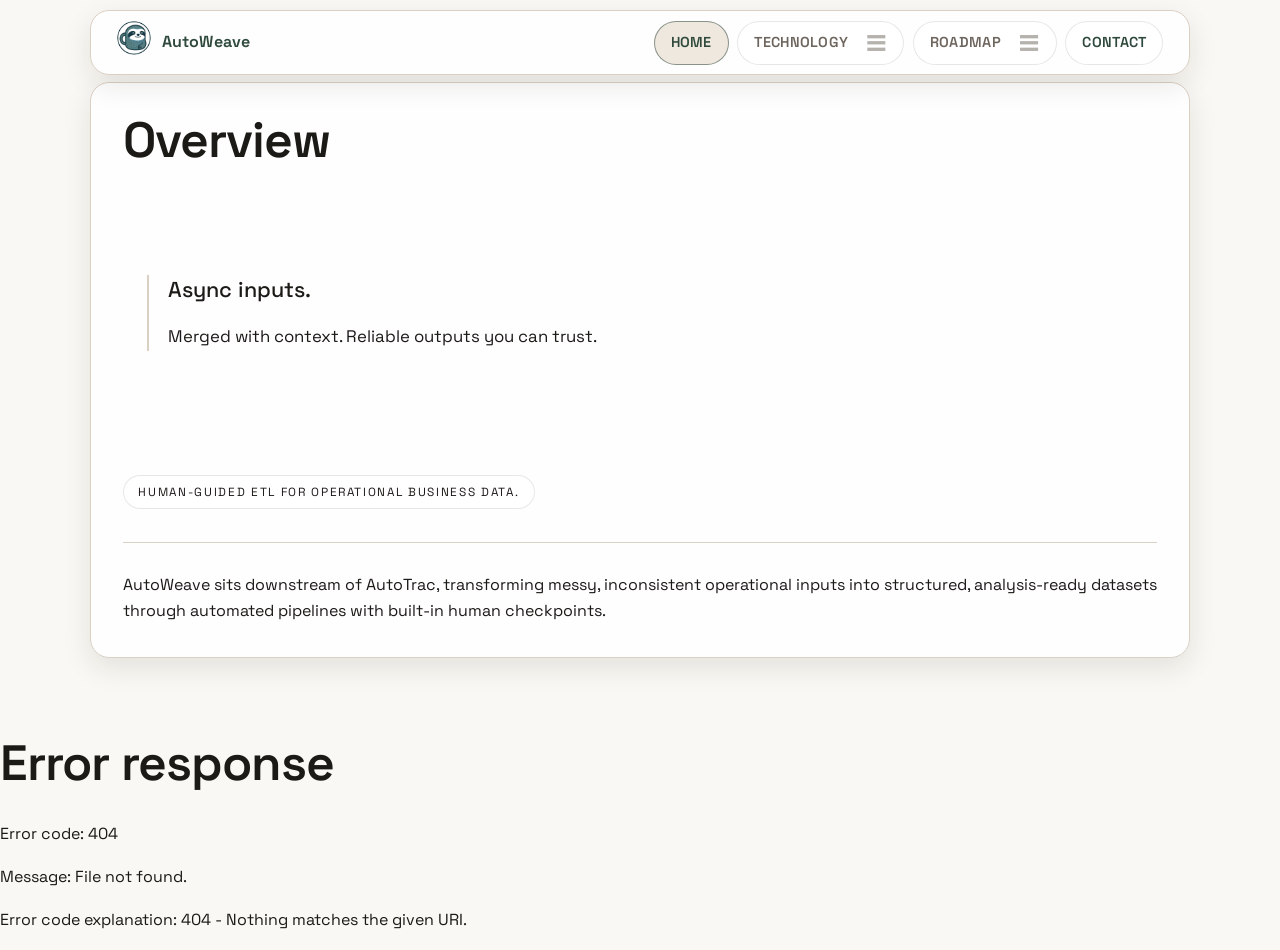
==== index.html @ dceffe09 "logo change" ====
<!DOCTYPE html>
<html lang="en">
<head>
  <meta charset="UTF-8" />
  <meta name="viewport" content="width=device-width, initial-scale=1" />
  <title>AutoWeave — Human-guided ETL</title>
  <meta name="description" content="Human-guided ETL: async threads, merges, and checkpoints for reliable pipelines." />
  <link rel="stylesheet" href="style.css" />

  <link rel="preconnect" href="https://fonts.googleapis.com">
  <link rel="preconnect" href="https://fonts.gstatic.com" crossorigin>
  <link href="https://fonts.googleapis.com/css2?family=Space+Grotesk:wght@400;500;600;700&display=swap" rel="stylesheet">
</head>

<body class="sloths-page">
  <header class="site-header">
    <div class="container nav-container">
      <div class="logo">
        <a href="index.html" aria-label="AutoWeave home">
          <img class="logo-img" src="assets/logo_small.png" alt="AutoWeave logo" />
        </a>
        <span class="logo-text">Auto<span>Weave</span></span>
      </div>

      <nav class="main-nav">
        <a class="nav-link active" href="index.html" target="_blank" rel="noopener">home</a>

        <details class="nav-dropdown">
          <summary class="nav-link" href="page">technology</summary>
          <div class="nav-dropdown-menu" role="menu" aria-label="AutoWeave sections">
            <a class="nav-dropdown-link" href="tech.html#guided" role="menuitem">guided example</a>
            <a class="nav-dropdown-link" href="tech.html#workbench" role="menuitem">interactive workbench</a>
            <a class="nav-dropdown-link" href="tech.html#usecases" role="menuitem">use cases</a>
          </div>
        </details>

        <details class="nav-dropdown">
          <summary class="nav-link" href="page">roadmap</summary>
          <div class="nav-dropdown-menu" role="menu" aria-label="AutoWeave sections">
            <a class="nav-dropdown-link" href="roadmap.html#autoweave" role="menuitem">AutoWeave</a>
            <a class="nav-dropdown-link" href="roadmap.html#productsuite" role="menuitem">Products suite</a>
          </div>
        </details>

        <a class="nav-link" href="https://slothsintel.com/contact.html" target="_blank" rel="noopener">contact</a>
      </nav>

      <button class="nav-toggle" type="button"
              aria-label="Open menu"
              aria-controls="mobile-nav"
              aria-expanded="false">
        <span></span><span></span><span></span>
      </button>

      <div id="mobile-nav" class="mobile-nav" aria-hidden="true">
        <div class="mobile-nav__top">
          <div class="mobile-nav__brand">Auto<span>Weave</span></div>
          <button class="mobile-nav__close" type="button" aria-label="Close menu">✕</button>
        </div>

        <nav class="mobile-nav__menu" aria-label="Mobile navigation">
          <div class="mobile-nav__cta">
            <a class="mobile-btn mobile-btn--primary" href="tech.html#workbench">Try workbench</a>
          </div>

          <a class="mobile-link" href="index.html" target="_blank" rel="noopener">home</a>

          <details class="mobile-acc" open>
            <summary>technology</summary>
            <a href="tech.html#guided">Guided example</a>
            <a href="tech.html#workbench">Interactive workbench</a>
            <a href="tech.html#usecases">Use cases</a>
          </details>

          <details class="mobile-acc">
            <summary>roadmap</summary>
            <a href="roadmap.html#autoweave">AutoWeave</a>
            <a href="roadmap.html#productsuite">Products suite</a>
          </details>

          <a class="mobile-link" href="https://slothsintel.com/contact.html" target="_blank" rel="noopener">Contact</a>

          <p class="mobile-nav__privacy-note">
            Static demo site. Backend + accounts will be added later.
          </p>

          <a class="mobile-link" href="privacy.html">Privacy</a>
          <a class="mobile-link" href="terms.html">Terms</a>
        </nav>
      </div>
    </div>
  </header>

  <main>
    <!-- OVERVIEW -->
    <section id="overview" class="tab-section">
    <div class="container">
        <h1>Overview</h1>
        <div class="spacer-lg"></div>

        <div class="about-quote">
        <p class="quote-lead">Async inputs.</p>
        <p class="quote-body">Merged with context. Reliable outputs you can trust.</p>
        </div>

        <div class="spacer-xl"></div>
        <p class="pill">Human-guided ETL for operational business data.</p>

        <div class="divider"></div>
        <p>
        AutoWeave sits downstream of AutoTrac, transforming messy, inconsistent operational inputs into structured, 
        analysis-ready datasets through automated pipelines with built-in human checkpoints.
        </p>
    </div>
    </section>

  <!-- Footer injection -->
  <div id="site-footer"></div>

  <script>
    fetch("footer.html")
      .then(res => res.text())
      .then(html => {
        document.getElementById("site-footer").innerHTML = html;
        const yearEl = document.getElementById("year");
        if (yearEl) yearEl.textContent = new Date().getFullYear();
      });
  </script>

  <!-- Mobile nav script -->
  <script>
    const toggle = document.querySelector(".nav-toggle");
    const mobileNav = document.getElementById("mobile-nav");
    const closeBtn = document.querySelector(".mobile-nav__close");

    function openNav(){
      mobileNav.classList.add("is-open");
      mobileNav.setAttribute("aria-hidden", "false");
      toggle?.setAttribute("aria-expanded", "true");
      document.body.classList.add("nav-open");
    }

    function closeNav(){
      mobileNav.classList.remove("is-open");
      mobileNav.setAttribute("aria-hidden", "true");
      toggle?.setAttribute("aria-expanded", "false");
      document.body.classList.remove("nav-open");
    }

    toggle?.addEventListener("click", (e) => {
      e.stopPropagation();
      openNav();
    });

    closeBtn?.addEventListener("click", closeNav);

    mobileNav?.querySelectorAll("a").forEach(a => a.addEventListener("click", closeNav));

    document.addEventListener("keydown", (e) => {
      if(e.key === "Escape") closeNav();
    });

    document.addEventListener("click", (e) => {
      if (!mobileNav.classList.contains("is-open")) return;

      const target = e.target;
      if (!(target instanceof Node)) return;

      const clickedInsidePanel = mobileNav.contains(target);
      const clickedToggle = toggle && toggle.contains(target);

      if (!clickedInsidePanel && !clickedToggle) closeNav();
    });
  </script>

  <!-- Keep your existing AutoWeave CSV demo logic -->
  <script src="./script.js"></script>
</body>
</html>
---- style.css ----
/* =========================================================
   Sloths Intel — style.css (tidied + deduplicated)
   0) Reset + Variables
   ========================================================= */

*, *::before, *::after { box-sizing: border-box; }

:root{
  /* Header offset for fixed header (desktop default) */
  --header-offset: 10px;

  /* Softer, more “creamy green” palette */
  --bg: #f2f7f1;
  --surface: #ffffff;
  --text: #0f1f17;
  --muted: #40554b;
  --accent: #2f7d63;
  --accent-soft: #e2f0ea;
  --divider: #d6e2da;
  --radius-lg: 1.2rem;
  --shadow: 0 8px 24px rgba(15,31,23,0.08);
}


/* =========================================================
   1) Base Page Layout
   ========================================================= */

html, body{
  margin: 0;
  padding: 0;
  min-height: 100%;
  overflow-x: hidden;
  font-family: "Space Grotesk", system-ui, sans-serif;
  color: var(--text);
  line-height: 1.65;
  background: var(--bg);
}

/* Reserve space so content never sits under the fixed header */
body{
  padding-top: var(--header-offset);
}

/* Containers */
.container{
  width: 100%;
  max-width: 1100px;
  margin: 0 auto;
  padding: 0 1rem;
}


/* =========================================================
   2) Header (Fixed)
   ========================================================= */

.site-header{
  position: fixed;
  top: 2;
  left: 0;
  right: 0;
  z-index: 1000;
  background: var(--bg);
}

.site-header .container{
  width: 100%;
}


/* =========================================================
   3) Header “Card” + Footer “Card”
   - Shared “card” visual style.
   ========================================================= */

.nav-container,
.site-footer .footer-grid{
  background: rgba(255,255,255,0.90);
  border: 1px solid var(--divider);
  border-radius: var(--radius-lg);
  box-shadow: var(--shadow);
  padding: 0.6rem 1.6rem;
}

.nav-container{
  display: flex;
  justify-content: space-between;
  align-items: center;
  flex-wrap: wrap;
  gap: 1rem;
  position: relative; /* anchor for mobile hamburger positioning */
}


/* =========================================================
   4) Logo
   ========================================================= */

.logo{
  display: flex;
  align-items: center;
  gap: 0.7rem;
}
.logo-img{
  height: 34px;
  width: 34px;
  border-radius: 50%;
}
.logo-text{
  font-weight: 650;
  letter-spacing: 0.01em;
  color: var(--accent);
}
.logo-text span{
  color: inherit;
}


/* =========================================================
   5) Desktop Navigation Pills
   - Premium pill buttons.
   ========================================================= */

.main-nav{
  display: flex;
  flex-wrap: wrap;
  gap: 0.55rem;
}

.nav-link{
  display: inline-flex;
  align-items: center;
  justify-content: center;

  height: 44px;
  padding: 0 16px;

  border-radius: 9999px;
  border: 1px solid rgba(15,31,23,0.10);

  background: rgba(255,255,255,0.92);
  color: var(--muted);

  font-size: 0.9rem;
  font-weight: 600;
  letter-spacing: 0.02em;
  text-transform: uppercase;
  line-height: 1;

  cursor: pointer;
  text-decoration: none;
  white-space: nowrap;
}

.nav-link:hover{
  color: var(--text);
  border-color: rgba(15, 39, 31, 0.35);
}

/* Active: subtle, not neon */
.nav-link.active,
.nav-link[aria-current="page"]{
  border-color: rgba(15, 44, 35, 0.45);
  color: var(--accent);
  background: var(--accent-soft);
}


/* =========================================================
   6) Desktop Dropdown (details/summary)
   - Dropdown caret uses “≡” as you currently have; keep or change later.
   - Menu is a small card.
   ========================================================= */

.nav-dropdown{
  position: relative;
  display: inline-block;
}

.nav-dropdown > summary{
  list-style: none;
}
.nav-dropdown > summary::-webkit-details-marker{
  display: none;
}

/* Caret / icon */
.nav-dropdown > summary::after{
  content: "≡";
  margin-left: 1rem;
  font-size: 2em;
  opacity: 0.5;
  letter-spacing: -0.05em;
}

.nav-dropdown-menu{
  position: absolute;
  top: calc(100% + 10px);
  left: 0;
  min-width: 220px;
  padding: 0.5rem;
  border-radius: 14px;
  background: rgba(255,255,255,0.95);
  border: 1px solid var(--divider);
  box-shadow: 0 12px 28px rgba(4, 8, 6, 0.12);
  z-index: 2000;
}

.nav-dropdown-link{
  display: block;
  padding: 0.55rem 0.75rem;
  border-radius: 10px;
  text-decoration: none;
  color: var(--muted);
  font-size: 0.82rem;
  letter-spacing: 0.08em;
  text-transform: uppercase;
  white-space: nowrap;
}
.nav-dropdown-link:hover{
  background: rgba(47,125,99,0.10);
  color: var(--text);
}

.nav-dropdown:not([open]) .nav-dropdown-menu{
  display: none;
}


/* =========================================================
   7) Typography
   - Removed global “p { max-width: 100% !important; }” which broke layouts.
   - Keep normal paragraph rhythm.
   ========================================================= */

h1, h2, h3{
  color: var(--text);
  margin: 0.5rem 0;
  font-weight: 650;
  letter-spacing: -0.015em;
}
h1{ font-size: clamp(1.9rem, 3.6vw, 2.4rem); }
h2{ font-size: 1.25rem; margin-top: 1.2rem; }

p{ margin: 0.9rem 0; }

a{ color: var(--accent); }
a:hover{ text-decoration: underline; }

.lead{
  margin: 0.45rem 0;
  font-size: clamp(1.8rem, 4vw, 2.35rem);
  line-height: 1.12;
  letter-spacing: -0.02em;
}

/* Pill tagline */
.pill{
  display: inline-block;
  margin-top: 1.1rem;
  border-radius: 9999px;
  border: 1px solid rgba(15,31,23,0.10);
  padding: 0.4rem 0.9rem;
  font-size: 0.74rem;
  text-transform: uppercase;
  letter-spacing: 0.14em;
  color: var(--muted);
  background: rgba(255,255,255,0.92);
}


/* =========================================================
   8) Dividers + Spacers
   ========================================================= */

.divider{
  height: 1px;
  background: var(--divider);
  margin: 1.6rem 0;
}

.sub-divider{
  width: 48px;
  height: 1px;
  background: var(--divider);
  margin: 1.2rem 0;
  opacity: 0.7;
}

.spacer-lg{ height: 2.4rem; }
.spacer-xl{ height: 3.2rem; }


/* =========================================================
   9) About Quote Block (merged)
   ========================================================= */

.about-quote{
  max-width: 720px;
  margin: 3rem 0 3.5rem;
  margin-left: 1.5rem;
  padding-left: 1.2rem;
  border-left: 2px solid var(--divider);
}

.quote-lead{
  font-size: 1.35rem;
  font-weight: 500;
  line-height: 1.4;
  margin: 0 0 0.6rem;
  color: var(--text);
}

.quote-body{
  font-size: 1.05rem;
  line-height: 1.7;
  margin: 0;
  color: var(--muted);
}

.emphasis{
  font-weight: 500;
  color: var(--text);
}


/* =========================================================
   10) Hybrid Diagram
   ========================================================= */

.hybrid-diagram{
  display: block;
  text-align: center;
  max-width: 680px;
  margin: 2.4rem auto 3rem;
  color: var(--muted);
}

.hybrid-diagram svg{
  display: block;
  width: 100%;
  height: auto;
  margin: 0 auto 1rem;
}

.hybrid-diagram img{
  display: block;
  max-width: 100%;
  height: auto;
  margin: 0 auto;
}

/* SVG text via class so we can size it responsively */
.hybrid-center{
  font-size: 14px;
  font-weight: 500;
  fill: currentColor;
}

/* Legend: responsive pills */
.hybrid-legend{
  display: flex;
  flex-wrap: wrap;
  gap: 0.5rem;
  justify-content: center;
  margin: 0.6rem 0 0.9rem;
}

.legend-pill{
  display: inline-flex;
  align-items: center;
  justify-content: center;
  padding: 0.35rem 0.7rem;
  border-radius: 9999px;
  border: 1px solid rgba(15,31,23,0.12);
  background: rgba(255,255,255,0.9);
  color: var(--muted);
  font-size: 0.85rem;
  line-height: 1;
  white-space: nowrap;
}

.diagram-caption{
  font-size: 0.95rem;
  line-height: 1.6;
  text-align: center;
  color: var(--muted);
  margin: 0;
}


/* =========================================================
   11) Anchor/Scroll Offset (single system)
   ========================================================= */

html{
  scroll-padding-top: var(--header-offset);
}

section,
.tab-section,
h1, h2, h3{
  scroll-margin-top: var(--header-offset);
}


/* =========================================================
   12) Figures / Images / Zoom
   - Kept your figure sizing + zoom behaviour.
   ========================================================= */

figure{ margin: 0; }

figure img{
  display: block;
  width: 100%;
  height: auto;
  max-width: 100%;
}

.figure-half{
  max-width: 50%;
  margin: 1.5rem auto;
}

.zoomable img{
  width: 100%;
  cursor: zoom-in;
  transition: transform 0.25s ease;
}

.zoomable img:hover{
  transform: scale(2);
}

.zoomable img:active{
  transform: scale(1.5);
  cursor: zoom-out;
}


/* =========================================================
   13) Footer
   ========================================================= */

.site-footer{
  font-size: 0.74rem;      /* align with nav pills */
  padding: 0.7rem 0 1rem;  /* tighter vertical rhythm */
}

.footer-grid{
  display: flex;
  justify-content: space-between;
  align-items: center;
  gap: 0.6rem;
}

.site-footer .footer-grid{
  gap: 0.6rem;
}

.footer-meta p{
  margin: 0.05rem 0;
  line-height: 1.35;
  font-size: inherit;
}

.footer-links{
  display: flex;
  gap: 0.7rem;
}

.footer-links a{
  font-size: 0.75rem;
  text-decoration: none;
  color: var(--muted);
  line-height: 1.2;
}
.footer-links a:hover{
  color: var(--text);
  text-decoration: underline;
}


/* =========================================================
   14) Page Theme
   ========================================================= */

body.sloths-page{
  --bg: #FAF8F4;
  --surface: #FFFFFF;
  --text: #1C1A17;
  --muted: #6E665E;
  --divider: #D9CFC2;
  --accent: #2F4A3C;
  --accent-soft: #EFE8DF;
  --shadow: 0 10px 28px rgba(28,26,23,0.10);
}

/* top spacing rule  */
body.sloths-page .tab-section:first-of-type{
  margin-top: 0.5rem;
  padding: 4rem 0;
}

/* sloths page main panel */
body.sloths-page main .tab-section{
  padding: 4rem 0;
}

body.sloths-page main .tab-section .container{
  background: rgba(255,255,255,0.88);
  border: 1px solid var(--divider);
  border-radius: var(--radius-lg);
  box-shadow: var(--shadow);
  padding: 1rem 2rem;
}



/* Contact typography */
body.sloths-page h1{
  font-size: clamp(2.2rem, 4.2vw, 3.1rem);
  font-weight: 600;
  letter-spacing: -0.02em;
  margin-top: 0;
}

body.sloths-page p{
  max-width: none;
  margin: 1.05rem 0;
  color: var(--text);
}

body.sloths-page .divider{
  background: var(--divider);
  margin: 1rem 0 1.8rem;
  opacity: 0.95;
}

body.sloths-page a{
  color: var(--accent);
  text-decoration: underline;
  text-decoration-thickness: 1px;
  text-underline-offset: 3px;
}
body.sloths-page a:hover{
  text-decoration-thickness: 2px;
}


/* =========================================================
   15) Contact Form 
   ========================================================= */

.contact-form{
  margin-top: 1.2rem;
  max-width: 720px;
}

.contact-form .form-row{
  display: flex;
  flex-direction: column;
  gap: 0.45rem;
  margin: 0.95rem 0;
}

.contact-form label{
  font-weight: 550;
  color: var(--text);
}

.contact-form input,
.contact-form select,
.contact-form textarea{
  width: 100%;
  padding: 0.75rem 0.9rem;
  border: 1px solid var(--divider);
  border-radius: 12px;
  background: var(--surface);
  color: var(--text);
  font: inherit;
  line-height: 1.4;
  outline: none;

  appearance: none;
  -webkit-appearance: none;
  -moz-appearance: none;
}

.contact-form textarea{
  resize: vertical;
  min-height: 140px;
}

.contact-form input:focus,
.contact-form select:focus,
.contact-form textarea:focus{
  border-color: rgba(47,125,99,0.55);
  box-shadow: 0 0 0 3px rgba(47,125,99,0.16);
}

.contact-form button{
  margin-top: 0.6rem;
  height: 38px;
  padding: 0 16px;
  border-radius: 9999px;
  border: 1px solid rgba(15,31,23,0.12);
  background: rgba(255,255,255,0.92);
  color: var(--muted);
  font: inherit;
  font-size: 0.74rem;
  font-weight: 650;
  letter-spacing: 0.12em;
  text-transform: uppercase;
  cursor: pointer;
  white-space: nowrap;
}

.contact-form button:hover{
  color: var(--text);
  border-color: rgba(47,125,99,0.35);
  transform: translateY(-1px);
}


/* =========================================================
   16) NAV
   ========================================================= */

nav a,
nav a:hover,
nav a:focus,
nav a:active,
nav a.active{
  text-decoration: none !important;
}


/* =========================================================
   17) Small helpers
   ========================================================= */

.work-links{
  font-size: 0.9em;
  opacity: 0.85;
}

.profile-link{
  display: inline-flex;
  flex-direction: column;
  align-items: flex-start;
  gap: 0.4rem;
  text-decoration: none;
}




/* =========================================================
   18) Mobile
   ========================================================= */

@media (max-width: 720px){
  :root{
    --header-offset: 1px;
  }

  /* Hybrid diagram mobile tuning */
  .hybrid-diagram{ margin: 2rem auto 2.4rem; }
  .diagram-caption{ font-size: 0.9rem; text-align: left; }
  .hybrid-legend{ justify-content: flex-start; }
  .legend-pill{ font-size: 0.82rem; }

  /* Contact page mobile spacing */
  body.sloths-page main .tab-section{
    padding: 2rem 0;
  }
  body.sloths-page main .tab-section:first-of-type{
    padding-top: 0.5rem;
    padding: 4rem 0;
  }
  body.sloths-page main .tab-section + .tab-section{
    padding: 4rem 0;
  }
  body.sloths-page main .tab-section .container{
    padding: 0.5rem 1rem;
  }
  body.sloths-page p{
    max-width: 100%;
  }

  /* Desktop dropdown menu width tweak (harmless even if desktop nav hidden) */
  .nav-dropdown-menu{
    left: auto;
    right: 0;
    min-width: 210px;
  }

    /* Headings */
  h1{
    font-size: clamp(1rem, 6vw, 1rem);
    line-height: 1.2;
  }

  h2{
    font-size:90.rem;
    line-height: 1.3;
  }

  h3{
    font-size: 0.9rem;
    line-height: 1.35;
  }

  /* Body text */
  p{
    font-size: 0.8rem;
    line-height: 1.55;
  }

  /* Lead / hero text */
  .lead{
    font-size: 1.45rem;
    line-height: 1.25;
  }

  /* Quote blocks */
  .quote-lead{
    font-size: 1.1rem;
    line-height: 1.4;
  }

  .quote-body{
    font-size: 0.9rem;
  }

  .about-quote{
    margin: 0.2rem 0 0.2rem 0;
  }

  .about-quote p{
    margin: 0.2rem 0 0.2rem 0;
  }

  .about-quote + .pill{
    margin-top: 0.2rem;
  }

  /* Pills / small UI text */
  .pill,
  .legend-pill{
    font-size: 0.7rem;
  }
  .about-pill{
    margin: 0.2rem 0 0.2rem 0;
  }

  .about-pill p{
    margin: 0.2rem 0 0.2rem 0;
  }
}


@media (max-width: 960px){
  .footer-grid{
    flex-direction: column;
    align-items: flex-start;
  }
  .site-footer{
    font-size: 0.6rem;   /* smaller, still readable */
    line-height: 0.8;
  }

  .site-footer p,
  .site-footer a{
    font-size: inherit;
  }
}


/* =========================================================
   19) Mobile Navigation — Hamburger + Panel
   ========================================================= */

/* Hamburger button (mobile only) */
.nav-toggle{
  display: none;
  width: 44px;
  height: 44px;
  border-radius: 12px;
  border: 1px solid rgba(15,31,23,0.14);
  background: rgba(255,255,255,0.92);
  box-shadow: var(--shadow);
  cursor: pointer;

  position: absolute;
  right: 0.6rem;
  top: 0.6rem;
}

.nav-toggle span{
  position: absolute;
  left: 11px;
  right: 11px;
  height: 2px;
  background: var(--muted);
  border-radius: 2px;
}
.nav-toggle span:nth-child(1){ top: 14px; }
.nav-toggle span:nth-child(2){ top: 21px; }
.nav-toggle span:nth-child(3){ top: 28px; }

/* Mobile behaviour: hide desktop nav, show hamburger */
@media (max-width: 960px){
  .main-nav{ display: none !important; }
  .nav-toggle{ display: inline-flex; }
}


/* Panel: floating, not full screen */
.mobile-nav{
  position: fixed;
  top: 0%;
  right: 0%;
  bottom: 0%;
  max-height: 120vh;
  max-width: 300px;
  overflow-y: auto;
  z-index: 3000;

  display: none;
  padding: 16px 16px 18px;

  background: rgba(242,247,241,0.85);
  color: var(--text);
  backdrop-filter: blur(10px);
  -webkit-backdrop-filter: blur(10px);

  border-radius: 22px;
  box-shadow: 0 24px 60px rgba(15,31,23,0.18);
}

.mobile-nav.is-open{ display: block; }
body.nav-open{ overflow: hidden; }

/* Panel top row */
.mobile-nav__top{
  display: flex;
  align-items: center;
  justify-content: space-between;
  gap: 12px;
  margin-bottom: 14px;
}

.mobile-nav__brand{
  color: var(--accent);
  font-weight: 650;
  letter-spacing: 0.02em;
}
.mobile-nav__brand span{
  color: var(--accent);
  opacity: 0.9;
}

.mobile-nav__close{
  width: 44px;
  height: 44px;
  border-radius: 12px;
  border: 1px solid rgba(15,31,23,0.14);
  background: rgba(255,255,255,0.92);
  color: var(--text);
  box-shadow: var(--shadow);
  font-size: 20px;
  cursor: pointer;
}

/* Menu container */
.mobile-nav__menu{
  display: flex;
  flex-direction: column;
  gap: 12px;
  margin-top: 8px;
}

/* Unified button system (top-level + links)
   - Top-level expandable items are <summary>
   - Non-expandable items should use .mobile-link
*/
.mobile-acc > summary,
.mobile-link{
  display: flex;
  align-items: center;
  justify-content: space-between;

  padding: 16px 18px;
  border-radius: 14px;

  background: rgba(255,255,255,0.95);
  border: 1px solid var(--divider);
  box-shadow: var(--shadow);

  color: var(--text);
  font-weight: 600;
  font-size: 0.8rem;
  letter-spacing: 0.12em;
  text-transform: uppercase;

  text-decoration: none;
}

/* Summary: hide default marker */
.mobile-acc > summary{
  list-style: none;
}
.mobile-acc > summary::-webkit-details-marker{
  display: none;
}

/* Chevron only for expandable items */
.mobile-acc > summary::after{
  content: "▾";
  font-size: 1.5rem;   /* arrow size */
  font-weight: 700;
  line-height: 1;
  color: var(--muted);
  margin-left: 10px;
}
.mobile-acc[open] > summary::after{
  content: "▴";
}

/* Sub-items inside open accordion */
.mobile-acc a{
  display: flex;
  align-items: center;
  justify-content: space-between;

  margin-top: 10px;
  padding: 16px 18px;
  border-radius: 14px;

  background: rgba(255,255,255,0.85);
  border: 1px solid rgba(15,31,23,0.12);
  box-shadow: 0 8px 20px rgba(15,31,23,0.06);

  color: var(--text);
  font-size: 0.9rem;
  font-weight: 500;
  letter-spacing: 0.02em;
  text-transform: none;

  text-decoration: none;
}

/* Hover / tap feedback */
.mobile-acc > summary:hover,
.mobile-acc a:hover,
.mobile-link:hover{
  background: var(--accent-soft);
  border-color: rgba(47,125,99,0.35);
}

/* Privacy note inside panel */
.mobile-nav__privacy-note{
  margin: 0.1rem 0 0.1rem;
  font-size: 0.6rem;
  line-height: 1;
  color: var(--muted);
  opacity: 0.9;
}

/* CTA (kept centered, not pinned) */
.mobile-nav__cta{
  margin: 2rem 0 1.2rem;
  display: flex;
  justify-content: center;
}

/* CTA buttons */
.mobile-btn{
  display: flex;
  align-items: center;
  justify-content: center;

  height: 48px;
  border-radius: 18px;
  text-decoration: none;

  font-weight: 450;
  letter-spacing: 0.1em;
  text-transform: uppercase;
  font-size: 0.6rem;
}

.mobile-btn--primary{
  min-width: 78%;
  height: auto;
  padding: 16px 28px;

  font-size: 0.8rem;
  font-weight: 700;
  letter-spacing: 0.2em;

  background: var(--accent);
  color: #ffffff !important;

  box-shadow: 0 12px 28px rgba(15,31,23,0.22);
}

/* Optional outline style if you use a second CTA */
.mobile-btn--outline{
  min-width: 78%;
  height: auto;
  padding: 16px 28px;

  background: rgba(255,255,255,0.92);
  color: var(--accent);
  border: 1px solid rgba(47,125,99,0.35);
}

/* =========================================================
   20) AutoWeave Workbench (Variant A: fixed-height dashboard)
   - Keeps existing palette + card styling.
   - Minimal page scroll; panes scroll internally.
   ========================================================= */

.aw-workbench{
  display: grid;
  grid-template-columns: 6fr 11fr;
  gap: 1rem;
  align-items: stretch;

  /* Fixed-height workbench (app-like) */
  height: clamp(560px, 120vh, 860px);
}

/* Pane uses the same “card” language */
.aw-pane{
  background: rgba(255,255,255,0.90);
  border: 1px solid var(--divider);
  border-radius: var(--radius-lg);
  box-shadow: var(--shadow);
  overflow: hidden; /* keeps inner scroll clean */
  display: flex;
  flex-direction: column;
}

/* Pane header stays visible */
.aw-pane__header{
  padding: 1rem 1.2rem 0.2rem;
  flex: 0 0 auto;
}
.aw-pane__title{
  margin: 0;
  font-size: 1.05rem;
  letter-spacing: -0.01em;
}
.aw-pane__subtitle{
  margin: 0.35rem 0 0.9rem;
  color: var(--muted);
  font-size: 0.92rem;
}

/* Pane body scrolls (always) */
.aw-pane__body{
  padding: 0 1.2rem 1.2rem;
  display: grid;
  gap: 1rem;

  flex: 1 1 auto;
  min-height: 0;        /* IMPORTANT for flex + overflow */
  overflow: auto;
}

/* Card blocks inside panes */
.aw-card{
  background: var(--surface);
  border: 1px solid var(--divider);
  border-radius: 16px;
  padding: 1rem;
}
.aw-card__title{
  margin: 0 0 0.35rem;
  font-size: 0.98rem;
}
.aw-card__desc{
  margin: 0 0 0.8rem;
  color: var(--muted);
  font-size: 0.92rem;
}

.aw-steps{
  margin: 0.2rem 0 0.8rem 1.1rem;
}
.aw-checkpoint__row{
  display: flex;
  flex-wrap: wrap;
  gap: 0.5rem;
}
.aw-checkpoint__note{
  margin: 0.7rem 0 0;
  color: var(--muted);
  font-size: 0.9rem;
}

/* Mobile: stack panes, revert to normal scrolling */
@media (max-width: 960px){
  .aw-workbench{
    grid-template-columns: 1fr;
    height: auto;            /* no fixed height on mobile */
  }
  .aw-pane__body{
    overflow: visible;
    min-height: auto;
  }
}

.aw-workbench, .aw-pane, .aw-pane__body { max-width: 100%; }

/* =========================================================
   END
   ========================================================= */
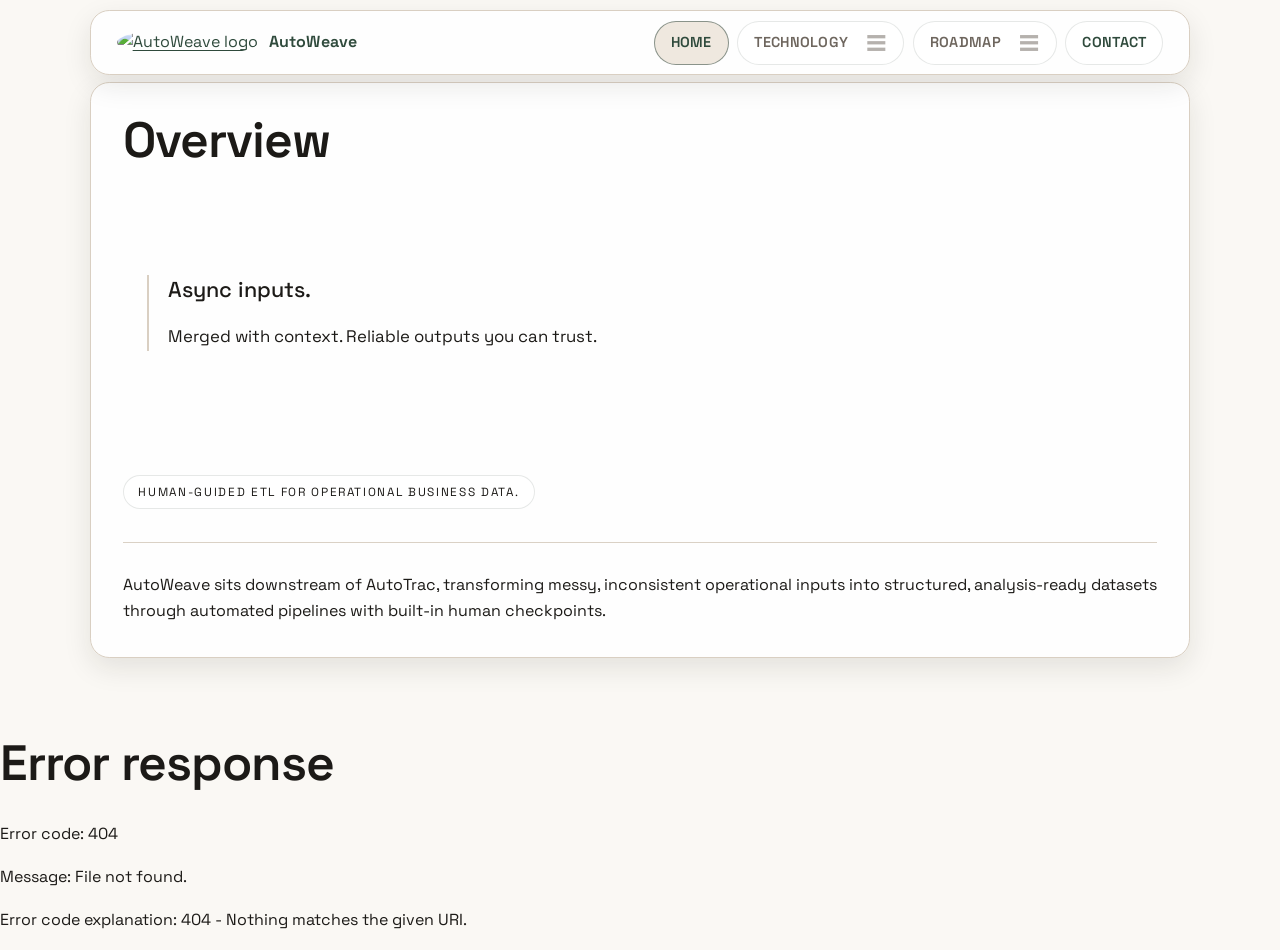
==== commit 7bea7f8d: "app title" ====
--- a/index.html
+++ b/index.html
@@ -2,8 +2,9 @@
 <html lang="en">
 <head>
   <meta charset="UTF-8" />
+  <link rel="icon" type="image/svg+xml" href="assets/logo_small.png" />
   <meta name="viewport" content="width=device-width, initial-scale=1" />
-  <title>AutoWeave — Human-guided ETL</title>
+  <title>AutoWeave-Human-guided ETL</title>
   <meta name="description" content="Human-guided ETL: async threads, merges, and checkpoints for reliable pipelines." />
   <link rel="stylesheet" href="style.css" />
 
@@ -17,7 +18,7 @@
     <div class="container nav-container">
       <div class="logo">
         <a href="index.html" aria-label="AutoWeave home">
-          <img class="logo-img" src="assets/logo_small.png" alt="AutoWeave logo" />
+          <img class="logo-img" src="assets/autoweave.svg" alt="AutoWeave logo" />
         </a>
         <span class="logo-text">Auto<span>Weave</span></span>
       </div>
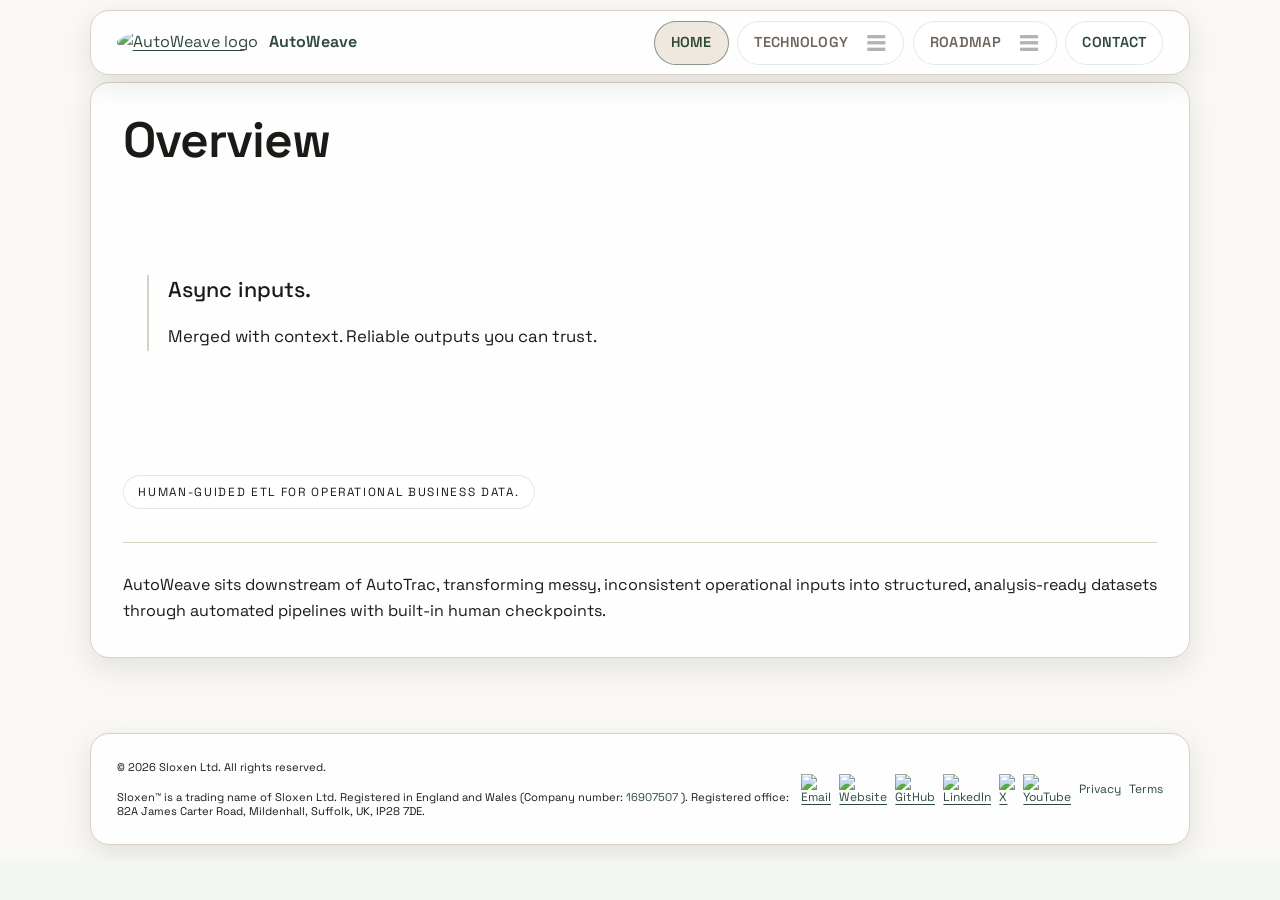
==== commit e0419261: "add hover to top and tidyup js" ====
--- a/index.html
+++ b/index.html
@@ -4,7 +4,7 @@
   <meta charset="UTF-8" />
   <link rel="icon" type="image/svg+xml" href="assets/logo_small.png" />
   <meta name="viewport" content="width=device-width, initial-scale=1" />
-  <title>AutoWeave-Human-guided ETL</title>
+  <title>AutoWeave: human-guided ETL</title>
   <meta name="description" content="Human-guided ETL: async threads, merges, and checkpoints for reliable pipelines." />
   <link rel="stylesheet" href="style.css" />
 
@@ -24,7 +24,7 @@
       </div>
 
       <nav class="main-nav">
-        <a class="nav-link active" href="index.html" target="_blank" rel="noopener">home</a>
+        <a class="nav-link active" href="index.html" rel="noopener">home</a>
 
         <details class="nav-dropdown">
           <summary class="nav-link" href="page">technology</summary>
@@ -43,7 +43,7 @@
           </div>
         </details>
 
-        <a class="nav-link" href="https://slothsintel.com/contact.html" target="_blank" rel="noopener">contact</a>
+        <a class="nav-link" href="https://sloxen.com/contact.html" rel="noopener">contact</a>
       </nav>
 
       <button class="nav-toggle" type="button"
@@ -64,7 +64,7 @@
             <a class="mobile-btn mobile-btn--primary" href="tech.html#workbench">Try workbench</a>
           </div>
 
-          <a class="mobile-link" href="index.html" target="_blank" rel="noopener">home</a>
+          <a class="mobile-link" href="index.html" rel="noopener">home</a>
 
           <details class="mobile-acc" open>
             <summary>technology</summary>
@@ -79,7 +79,7 @@
             <a href="roadmap.html#productsuite">Products suite</a>
           </details>
 
-          <a class="mobile-link" href="https://slothsintel.com/contact.html" target="_blank" rel="noopener">Contact</a>
+          <a class="mobile-link" href="https://sloxen.com/contact.html" rel="noopener">Contact</a>
 
           <p class="mobile-nav__privacy-note">
             Static demo site. Backend + accounts will be added later.
@@ -118,63 +118,17 @@
   <!-- Footer injection -->
   <div id="site-footer"></div>
 
-  <script>
-    fetch("footer.html")
-      .then(res => res.text())
-      .then(html => {
-        document.getElementById("site-footer").innerHTML = html;
-        const yearEl = document.getElementById("year");
-        if (yearEl) yearEl.textContent = new Date().getFullYear();
-      });
-  </script>
+  <button id="backToTop" aria-label="Back to top">
+    <svg width="14" height="14" viewBox="0 0 24 24" fill="none">
+      <path d="M6 14l6-6 6 6"
+            stroke="currentColor"
+            stroke-width="1.8"
+            stroke-linecap="round"
+            stroke-linejoin="round"/>
+    </svg>
+  </button>
 
-  <!-- Mobile nav script -->
-  <script>
-    const toggle = document.querySelector(".nav-toggle");
-    const mobileNav = document.getElementById("mobile-nav");
-    const closeBtn = document.querySelector(".mobile-nav__close");
-
-    function openNav(){
-      mobileNav.classList.add("is-open");
-      mobileNav.setAttribute("aria-hidden", "false");
-      toggle?.setAttribute("aria-expanded", "true");
-      document.body.classList.add("nav-open");
-    }
-
-    function closeNav(){
-      mobileNav.classList.remove("is-open");
-      mobileNav.setAttribute("aria-hidden", "true");
-      toggle?.setAttribute("aria-expanded", "false");
-      document.body.classList.remove("nav-open");
-    }
-
-    toggle?.addEventListener("click", (e) => {
-      e.stopPropagation();
-      openNav();
-    });
-
-    closeBtn?.addEventListener("click", closeNav);
-
-    mobileNav?.querySelectorAll("a").forEach(a => a.addEventListener("click", closeNav));
-
-    document.addEventListener("keydown", (e) => {
-      if(e.key === "Escape") closeNav();
-    });
-
-    document.addEventListener("click", (e) => {
-      if (!mobileNav.classList.contains("is-open")) return;
-
-      const target = e.target;
-      if (!(target instanceof Node)) return;
-
-      const clickedInsidePanel = mobileNav.contains(target);
-      const clickedToggle = toggle && toggle.contains(target);
-
-      if (!clickedInsidePanel && !clickedToggle) closeNav();
-    });
-  </script>
-
-  <!-- Keep your existing AutoWeave CSV demo logic -->
-  <script src="./script.js"></script>
+  <script src="autoweave_wb.js"></script>
+  <script src="main.js"></script>
 </body>
 </html>
--- a/style.css
+++ b/style.css
@@ -1,5 +1,5 @@
 /* =========================================================
-   Sloths Intel — style.css (tidied + deduplicated)
+   Sloxen - style.css (tidied + deduplicated)
    0) Reset + Variables
    ========================================================= */
 
@@ -258,7 +258,7 @@
 /* Pill tagline */
 .pill{
   display: inline-block;
-  margin-top: 1.1rem;
+  margin-top: 0rem;
   border-radius: 9999px;
   border: 1px solid rgba(15,31,23,0.10);
   padding: 0.4rem 0.9rem;
@@ -389,6 +389,103 @@
   margin: 0;
 }
 
+.process-flow {
+  display: flex;
+  gap: 1.5rem;
+  overflow-x: auto;
+  padding: 1rem 0;
+  margin: 1rem 0;
+}
+
+.step {
+  flex: 0 0 auto;
+  min-width: 140px;
+  text-align: center;
+  position: relative;
+}
+
+.step-number {
+  width: 36px;
+  height: 36px;
+  margin: 0 auto 0.5rem;
+  border-radius: 50%;
+  background: #1b6b02;
+  color: white;
+  display: flex;
+  align-items: center;
+  justify-content: center;
+  font-weight: 600;
+}
+
+.step p {
+  font-size: 0.9rem;
+  color: #1b6b02;
+}
+
+/* optional connecting line */
+.step:not(:last-child)::after {
+  content: "";
+  position: absolute;
+  top: 18px;
+  right: -0.75rem;
+  width: 1.5rem;
+  height: 2px;
+  background: #e5e7eb;
+}
+
+.pricing-grid {
+  display: grid;
+  grid-template-columns: repeat(3, 1fr);
+  gap: 1rem;
+  margin: 1.5rem 0;
+}
+
+.pricing-card {
+  border-radius: 18px;
+  padding: 1.25rem;
+  background: #EEF5FA;
+  border: 1px solid #D6E6F2;
+  transition: transform 0.2s ease, box-shadow 0.2s ease;
+}
+
+.pricing-card:nth-child(1) {
+  background: #F0F7FC;
+  border-color: #2C7FB8;
+}
+
+.pricing-card:nth-child(2) {
+  background: #F2F8FC;
+  border-color: #CFE3F1;
+}
+
+.pricing-card:nth-child(3) {
+  background: #F6FAFD;
+  border-color: #DDEBF5;
+}
+
+.pricing-card:hover {
+  transform: translateY(-10px);
+  box-shadow: 0 8px 24px rgba(0, 0, 0, 0.08);
+}
+
+.pricing-tag {
+  font-size: 0.8rem;
+  font-weight: 800;
+  letter-spacing: 0.08em;
+  text-transform: uppercase;
+  color: #2C7FB8;
+}
+
+.pricing-note {
+  margin-top: 1rem;
+  font-size: 0.9rem;
+  color: #6b7280;
+}
+
+.pricing-card p {
+  color: #374151;
+}
+
 
 /* =========================================================
    11) Anchor/Scroll Offset (single system)
@@ -424,28 +521,140 @@
   margin: 1.5rem auto;
 }
 
-.zoomable img{
-  width: 100%;
+.figure-half figcaption {
+  display: block;
+  width: min(90vw, 1036px);
+  margin-top: 0.75rem;
+  margin-left: 50%;
+  transform: translateX(-50%);
+  text-align: left;
+  position: relative;
+  z-index: 1;
+}
+
+.zoomable img {
+  position: relative;
+  z-index: 2;
   cursor: zoom-in;
   transition: transform 0.25s ease;
-}
-
-.zoomable img:hover{
+  transform-origin: center top;
+}
+
+.zoomable img:hover {
   transform: scale(2);
-}
-
-.zoomable img:active{
+  z-index: 10;
+}
+
+.zoomable img:active {
   transform: scale(1.5);
+  z-index: 10;
   cursor: zoom-out;
 }
 
+.plot-carousel {
+  position: relative;
+  display: flex;
+  align-items: center;
+}
+
+.plot-nav {
+  position: absolute;
+  top: 50%;
+  transform: translateY(-50%);
+  z-index: 2;
+
+  width: 36px;
+  height: 36px;
+  border-radius: 50%;
+  border: none;
+
+  background: rgba(255,255,255,0.9);
+  box-shadow: 0 2px 6px rgba(0,0,0,0.15);
+  cursor: pointer;
+  font-size: 20px;
+}
+
+.plot-nav.left {
+  left: -10px;
+}
+
+.plot-nav.right {
+  right: -10px;
+}
+
+.plot-nav:hover {
+  background: white;
+}
+
+.product-plot-strip {
+  display: flex;
+  gap: 1rem;
+  overflow-x: auto;
+  overflow-y: hidden;
+  scroll-snap-type: x mandatory;
+  padding: 0.75rem 0 1rem;
+  margin: 1rem 0 1.25rem;
+  max-width: 100%;
+}
+
+.product-plot-strip img {
+  flex: 0 0 auto;
+  height: 520px;
+  width: auto;
+  border-radius: 14px;
+  border: 1px solid #e5e7eb;
+  scroll-snap-align: start;
+  background: #fff;
+  object-fit: cover;
+}
+
+.product-plot-strip::-webkit-scrollbar {
+  height: 8px;
+}
+
+.product-plot-strip::-webkit-scrollbar-thumb {
+  background: #cbd5e1;
+  border-radius: 999px;
+}
+
+.product-plot-strip-wide {
+  display: flex;
+  gap: 1rem;
+  overflow-x: auto;
+  overflow-y: hidden;
+  scroll-snap-type: x mandatory;
+  padding: 0.75rem 0 1rem;
+  margin: 1rem 0 1.25rem;
+  max-width: 100%;
+}
+
+.product-plot-strip-wide img {
+  flex: 0 0 auto;
+  height: 200px;
+  width: auto;
+  border-radius: 14px;
+  border: 1px solid #e5e7eb;
+  scroll-snap-align: start;
+  background: #fff;
+  object-fit: cover;
+}
+
+.product-plot-strip-wide::-webkit-scrollbar {
+  height: 8px;
+}
+
+.product-plot-strip-wide::-webkit-scrollbar-thumb {
+  background: #cbd5e1;
+  border-radius: 999px;
+}
+
 
 /* =========================================================
    13) Footer
    ========================================================= */
 
 .site-footer{
-  font-size: 0.74rem;      /* align with nav pills */
+  font-size: 0.7rem;      /* align with nav pills */
   padding: 0.7rem 0 1rem;  /* tighter vertical rhythm */
 }
 
@@ -462,13 +671,8 @@
 
 .footer-meta p{
   margin: 0.05rem 0;
-  line-height: 1.35;
+  line-height: 1.2;
   font-size: inherit;
-}
-
-.footer-links{
-  display: flex;
-  gap: 0.7rem;
 }
 
 .footer-links a{
@@ -482,6 +686,12 @@
   text-decoration: underline;
 }
 
+.footer-links {
+  display: flex;
+  align-items: center;
+  gap: 0.5rem;
+  flex-wrap: nowrap;
+}
 
 /* =========================================================
    14) Page Theme
@@ -502,6 +712,10 @@
 body.sloths-page .tab-section:first-of-type{
   margin-top: 0.5rem;
   padding: 4rem 0;
+}
+
+body.sloths-page main .tab-section + .tab-section{
+  margin-top: -4rem;
 }
 
 /* sloths page main panel */
@@ -637,6 +851,34 @@
   text-decoration: none !important;
 }
 
+#backToTop {
+  position: fixed;
+  bottom: 20px;
+  right: 20px;
+
+  padding: 8px 14px;
+  border-radius: 999px;
+
+  border: 1px solid rgba(15,31,23,0.15);
+  background: rgba(255,255,255,0.75);
+  backdrop-filter: blur(6px);
+
+  font-size: 14px;
+  font-weight: 500;
+  color: rgba(15,31,23,0.85);
+
+  cursor: pointer;
+  display: none;
+
+  transition: all 0.2s ease;
+  z-index: 1000;
+}
+
+#backToTop:hover {
+  background: rgba(15,31,23,0.06);
+  border-color: rgba(15,31,23,0.25);
+  transform: translateY(-2px);
+}
 
 /* =========================================================
    17) Small helpers
@@ -674,16 +916,17 @@
   .legend-pill{ font-size: 0.82rem; }
 
   /* Contact page mobile spacing */
+
+  body.sloths-page main .tab-section:first-of-type{
+    padding-top: 4rem;
+    padding: 4rem 0;
+  }
+  body.sloths-page main .tab-section + .tab-section{
+    padding: -2rem 0;
+  }
   body.sloths-page main .tab-section{
-    padding: 2rem 0;
-  }
-  body.sloths-page main .tab-section:first-of-type{
-    padding-top: 0.5rem;
     padding: 4rem 0;
-  }
-  body.sloths-page main .tab-section + .tab-section{
-    padding: 4rem 0;
-  }
+  }  
   body.sloths-page main .tab-section .container{
     padding: 0.5rem 1rem;
   }
@@ -779,9 +1022,17 @@
   }
 }
 
-
-/* =========================================================
-   19) Mobile Navigation — Hamburger + Panel
+@media (max-width: 720px){
+  .figure-half figcaption {
+    width: calc(100vw - 3rem);
+    max-width: none;
+    position: relative;
+  }
+}
+
+
+/* =========================================================
+   19) Mobile Navigation - Hamburger + Panel
    ========================================================= */
 
 /* Hamburger button (mobile only) */
@@ -1020,104 +1271,20 @@
   border: 1px solid rgba(47,125,99,0.35);
 }
 
-/* =========================================================
-   20) AutoWeave Workbench (Variant A: fixed-height dashboard)
-   - Keeps existing palette + card styling.
-   - Minimal page scroll; panes scroll internally.
-   ========================================================= */
-
-.aw-workbench{
-  display: grid;
-  grid-template-columns: 6fr 11fr;
-  gap: 1rem;
-  align-items: stretch;
-
-  /* Fixed-height workbench (app-like) */
-  height: clamp(560px, 120vh, 860px);
-}
-
-/* Pane uses the same “card” language */
-.aw-pane{
-  background: rgba(255,255,255,0.90);
-  border: 1px solid var(--divider);
-  border-radius: var(--radius-lg);
-  box-shadow: var(--shadow);
-  overflow: hidden; /* keeps inner scroll clean */
-  display: flex;
-  flex-direction: column;
-}
-
-/* Pane header stays visible */
-.aw-pane__header{
-  padding: 1rem 1.2rem 0.2rem;
-  flex: 0 0 auto;
-}
-.aw-pane__title{
-  margin: 0;
-  font-size: 1.05rem;
-  letter-spacing: -0.01em;
-}
-.aw-pane__subtitle{
-  margin: 0.35rem 0 0.9rem;
-  color: var(--muted);
-  font-size: 0.92rem;
-}
-
-/* Pane body scrolls (always) */
-.aw-pane__body{
-  padding: 0 1.2rem 1.2rem;
-  display: grid;
-  gap: 1rem;
-
-  flex: 1 1 auto;
-  min-height: 0;        /* IMPORTANT for flex + overflow */
-  overflow: auto;
-}
-
-/* Card blocks inside panes */
-.aw-card{
-  background: var(--surface);
-  border: 1px solid var(--divider);
-  border-radius: 16px;
-  padding: 1rem;
-}
-.aw-card__title{
-  margin: 0 0 0.35rem;
-  font-size: 0.98rem;
-}
-.aw-card__desc{
-  margin: 0 0 0.8rem;
-  color: var(--muted);
-  font-size: 0.92rem;
-}
-
-.aw-steps{
-  margin: 0.2rem 0 0.8rem 1.1rem;
-}
-.aw-checkpoint__row{
-  display: flex;
-  flex-wrap: wrap;
-  gap: 0.5rem;
-}
-.aw-checkpoint__note{
-  margin: 0.7rem 0 0;
-  color: var(--muted);
-  font-size: 0.9rem;
-}
-
-/* Mobile: stack panes, revert to normal scrolling */
-@media (max-width: 960px){
-  .aw-workbench{
+@media (max-width: 640px) {
+  .product-plot-strip img {
+    width: 88vw;
+    max-width: 320px;
+    height: auto;
+    margin: 0 auto;
+  }
+}
+
+@media (max-width: 760px) {
+  .pricing-grid {
     grid-template-columns: 1fr;
-    height: auto;            /* no fixed height on mobile */
-  }
-  .aw-pane__body{
-    overflow: visible;
-    min-height: auto;
-  }
-}
-
-.aw-workbench, .aw-pane, .aw-pane__body { max-width: 100%; }
+  }
+}
 
 /* =========================================================
    END
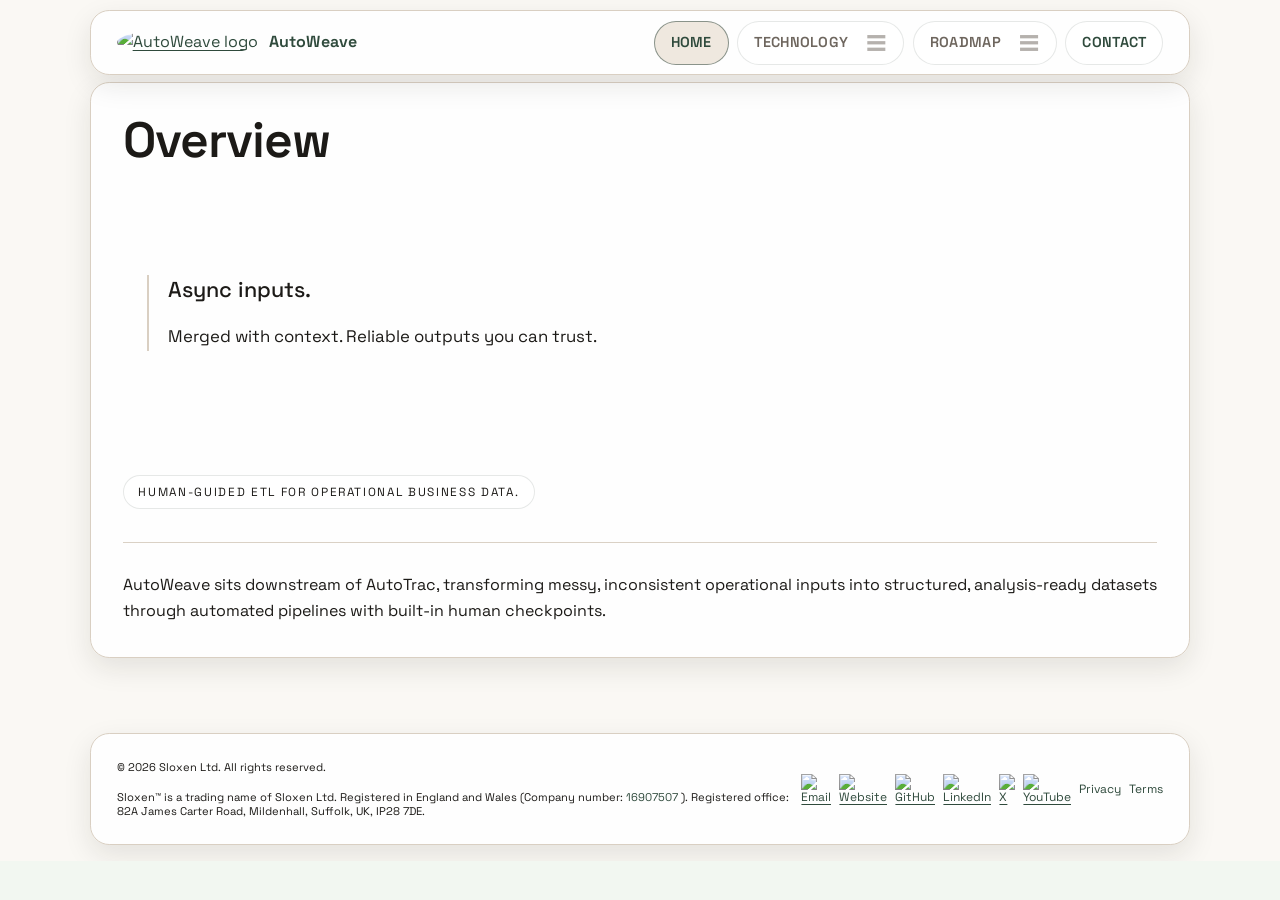
==== commit 5e2e14a5: "wb css Co-authored-by: Copilot <copilot@github.com>" ====
--- a/index.html
+++ b/index.html
@@ -29,7 +29,6 @@
         <details class="nav-dropdown">
           <summary class="nav-link" href="page">technology</summary>
           <div class="nav-dropdown-menu" role="menu" aria-label="AutoWeave sections">
-            <a class="nav-dropdown-link" href="tech.html#guided" role="menuitem">guided example</a>
             <a class="nav-dropdown-link" href="tech.html#workbench" role="menuitem">interactive workbench</a>
             <a class="nav-dropdown-link" href="tech.html#usecases" role="menuitem">use cases</a>
           </div>
@@ -66,9 +65,8 @@
 
           <a class="mobile-link" href="index.html" rel="noopener">home</a>
 
-          <details class="mobile-acc" open>
+          <details class="mobile-acc">
             <summary>technology</summary>
-            <a href="tech.html#guided">Guided example</a>
             <a href="tech.html#workbench">Interactive workbench</a>
             <a href="tech.html#usecases">Use cases</a>
           </details>
--- a/style.css
+++ b/style.css
@@ -897,11 +897,64 @@
   text-decoration: none;
 }
 
-
-
-
-/* =========================================================
-   18) Mobile
+/* =========================================================
+   18) Workbench + Use Cases (merged)
+     - Shared “pane” and “card” styles for workbench and use case sections.
+   ========================================================= */
+
+.aw-workbench {
+  display: grid;
+  grid-template-columns: minmax(280px, 0.85fr) minmax(320px, 1.15fr);
+  gap: 1rem;
+  align-items: start;
+  margin-top: 1.5rem;
+}
+
+.aw-pane {
+  border: 1px solid rgba(15,31,23,0.10);
+  border-radius: 18px;
+  background: rgba(255,255,255,0.72);
+  overflow: hidden;
+}
+
+.aw-pane__header {
+  padding: 1rem 1rem 0.75rem;
+  border-bottom: 1px solid rgba(15,31,23,0.08);
+}
+
+.aw-pane__title {
+  margin: 0;
+}
+
+.aw-pane__subtitle {
+  margin: 0.25rem 0 0;
+  color: rgba(15,31,23,0.62);
+  font-size: 0.95rem;
+}
+
+.aw-pane__body {
+  padding: 1rem;
+}
+
+.aw-card {
+  border: 1px solid rgba(15,31,23,0.10);
+  border-radius: 16px;
+  background: rgba(255,255,255,0.72);
+  padding: 1rem;
+  margin-bottom: 1rem;
+}
+
+.aw-card__title {
+  margin: 0 0 0.5rem;
+}
+
+.aw-card__desc {
+  color: rgba(15,31,23,0.70);
+}
+
+
+/* =========================================================
+   19) Mobile
    ========================================================= */
 
 @media (max-width: 720px){
@@ -1030,9 +1083,15 @@
   }
 }
 
-
-/* =========================================================
-   19) Mobile Navigation - Hamburger + Panel
+@media (max-width: 900px) {
+  .aw-workbench {
+    grid-template-columns: 1fr;
+  }
+}
+
+
+/* =========================================================
+   20) Mobile Navigation - Hamburger + Panel
    ========================================================= */
 
 /* Hamburger button (mobile only) */
